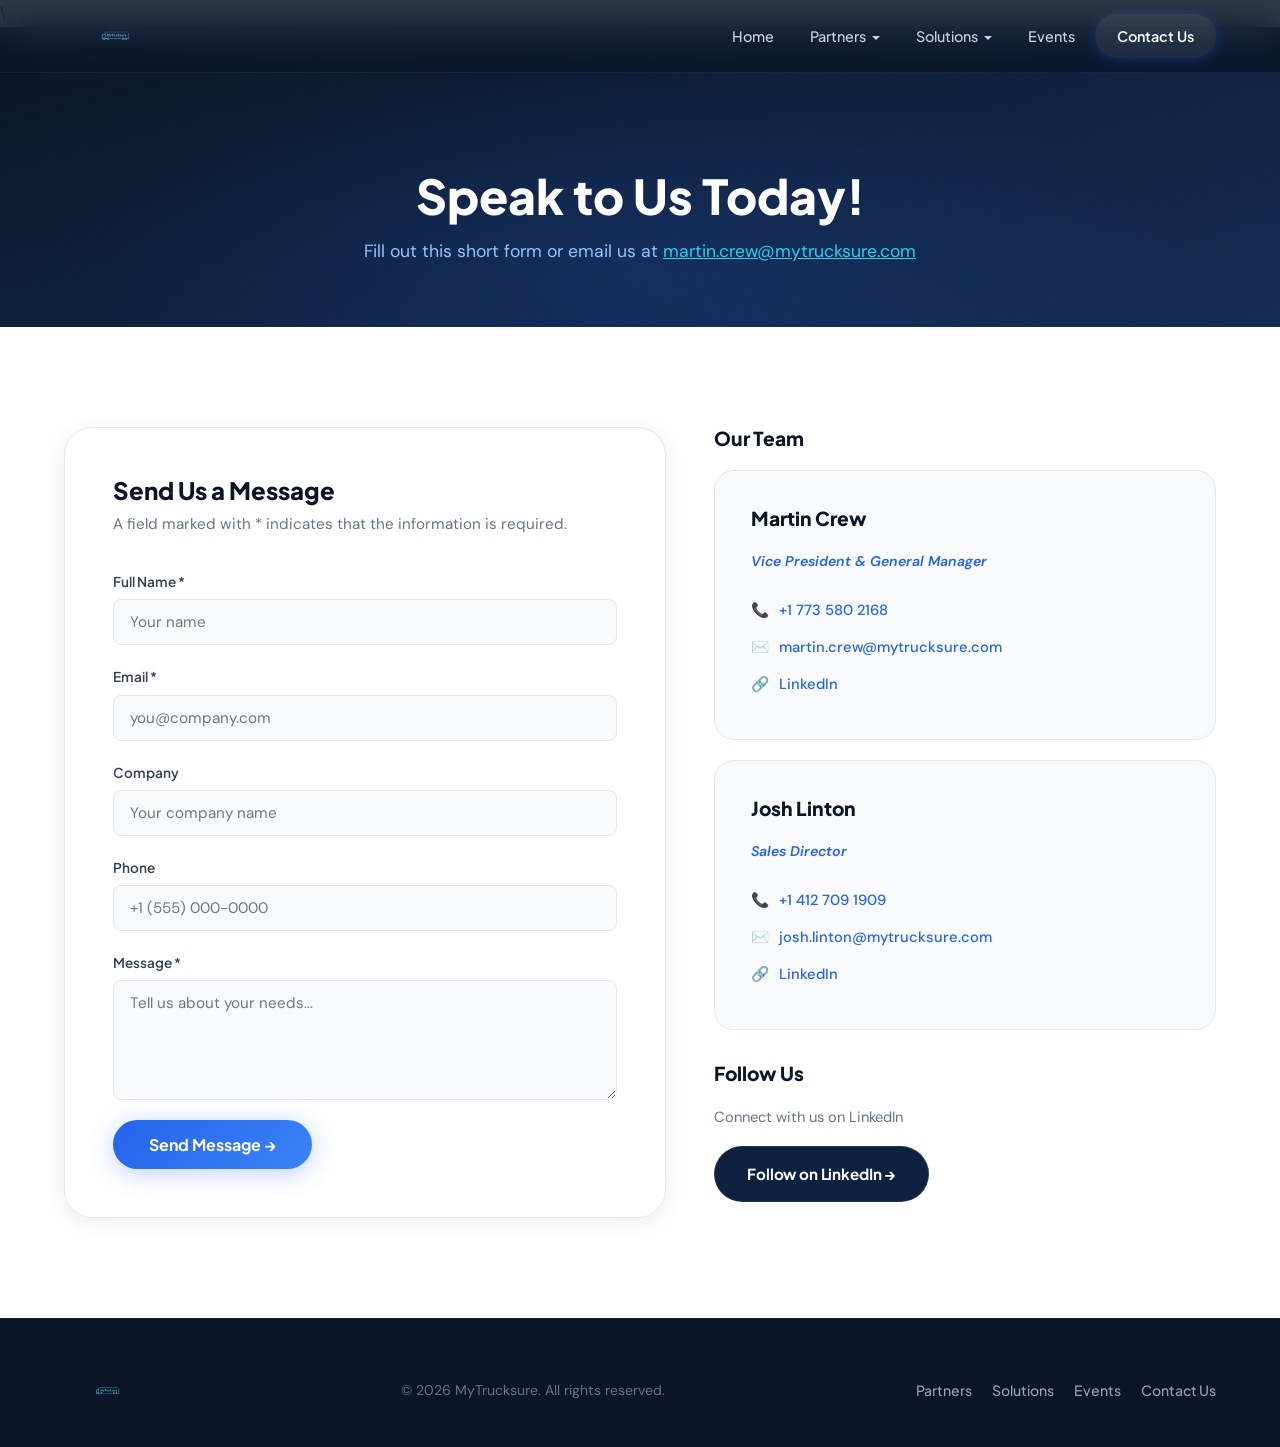
==== pages/contact.html @ 5531b0df "Update contact.html" ====
\<!DOCTYPE html>
<html lang="en">
<head>
<meta charset="UTF-8">
<meta name="viewport" content="width=device-width, initial-scale=1.0">
<title>Contact Us - MyTrucksure</title>
<meta name="description" content="Contact MyTrucksure for a demo or introduction discussion about our trucking insurance SaaS platform.">
<link rel="preconnect" href="https://fonts.googleapis.com">
<link rel="preconnect" href="https://fonts.gstatic.com" crossorigin>
<link href="https://fonts.googleapis.com/css2?family=Plus+Jakarta+Sans:wght@400;500;600;700;800&family=DM+Sans:wght@400;500;600&display=swap" rel="stylesheet">
<link rel="stylesheet" href="../css/styles.css">
</head>
<body>

<!-- ═══════════════ NAVBAR ═══════════════ -->
<nav class="navbar" id="navbar">
  <div class="nav-inner">
    <a class="nav-logo" href="../index.html">
      <img src="../images/MyTrucksure_logo.png" alt="MyTrucksure Logo">
    </a>
    <div class="nav-links" id="navLinks">
      <a class="nav-link" href="../index.html" data-page="home">Home</a>
      <div class="nav-dropdown">
        <a class="nav-link" href="partners.html" data-page="partners">Partners</a>
        <div class="dropdown-menu">
          <a class="dropdown-item" href="partners.html#partnerships">Partnerships</a>
          <a class="dropdown-item" href="partners.html#integrations">Integrations</a>
        </div>
      </div>
      <div class="nav-dropdown">
        <a class="nav-link" href="solutions.html" data-page="solutions">Solutions</a>
        <div class="dropdown-menu">
          <a class="dropdown-item" href="solutions.html#underwriting">Underwriting</a>
          <a class="dropdown-item" href="solutions.html#policyadmin">Policy Admin</a>
          <a class="dropdown-item" href="solutions.html#billing">Billing &amp; Payments</a>
        </div>
      </div>
      <a class="nav-link" href="events.html" data-page="events">Events</a>
      <a class="nav-link nav-cta active" href="contact.html" data-page="contact">Contact Us</a>
    </div>
    <button class="hamburger" id="hamburger" onclick="toggleMenu()" aria-label="Menu">
      <span></span><span></span><span></span>
    </button>
  </div>
</nav>

<!-- ═══════════════ CONTACT PAGE ═══════════════ -->
<section class="contact-hero">
  <div class="container">
    <h1>Speak to Us Today!</h1>
    <p>Fill out this short form or email us at <a href="mailto:martin.crew@mytrucksure.com">martin.crew@mytrucksure.com</a></p>
  </div>
</section>

<section class="section-pad">
  <div class="container">
    <div class="contact-page-layout">
      <div class="contact-form-wrap reveal">
        <h2>Send Us a Message</h2>
        <p class="form-desc">A field marked with * indicates that the information is required.</p>
        <div class="form-group">
          <label class="form-label">Full Name *</label>
          <input type="text" class="form-input" placeholder="Your name">
        </div>
        <div class="form-group">
          <label class="form-label">Email *</label>
          <input type="email" class="form-input" placeholder="you@company.com">
        </div>
        <div class="form-group">
          <label class="form-label">Company</label>
          <input type="text" class="form-input" placeholder="Your company name">
        </div>
        <div class="form-group">
          <label class="form-label">Phone</label>
          <input type="tel" class="form-input" placeholder="+1 (555) 000-0000">
        </div>
        <div class="form-group">
          <label class="form-label">Message *</label>
          <textarea class="form-textarea" placeholder="Tell us about your needs..."></textarea>
        </div>
        <button class="form-submit" onclick="alert('Thank you! Your message has been received. We will get back to you shortly.')">Send Message →</button>
      </div>
      <div class="contact-sidebar">
        <h3>Our Team</h3>
        <div class="contact-person reveal">
          <h3>Martin Crew</h3>
          <span class="role">Vice President &amp; General Manager</span>
          <div class="contact-detail">📞 <a href="tel:+17735802168">+1 773 580 2168</a></div>
          <div class="contact-detail">✉️ <a href="mailto:martin.crew@mytrucksure.com">martin.crew@mytrucksure.com</a></div>
          <div class="contact-detail">🔗 <a href="https://www.linkedin.com/in/martin-crew-794110b/" target="_blank">LinkedIn</a></div>
        </div>
        <div class="contact-person reveal">
          <h3>Josh Linton</h3>
          <span class="role">Sales Director</span>
          <div class="contact-detail">📞 <a href="tel:+14127091909">+1 412 709 1909</a></div>
          <div class="contact-detail">✉️ <a href="mailto:josh.linton@mytrucksure.com">josh.linton@mytrucksure.com</a></div>
          <div class="contact-detail">🔗 <a href="https://www.linkedin.com/in/jtlinton" target="_blank">LinkedIn</a></div>
        </div>
        <div style="margin-top: 32px;">
          <h3>Follow Us</h3>
          <p style="color: var(--slate-500); font-size: 0.92rem; margin: 8px 0 16px;">Connect with us on LinkedIn</p>
          <a class="btn btn-dark" href="https://www.linkedin.com/company/mytrucksure/?viewAsMember=true" target="_blank">Follow on LinkedIn →</a>
        </div>
      </div>
    </div>
  </div>
</section>

<!-- ═══════════════ FOOTER ═══════════════ -->
<footer class="site-footer">
  <div class="container">
    <div class="footer-inner">
      <div class="footer-logo">
        <a href="../index.html"><img src="../images/MyTrucksure_logo.png" alt="MyTrucksure Logo"></a>
      </div>
      <p class="footer-text">&copy; 2026 MyTrucksure. All rights reserved.</p>
      <div class="footer-links">
        <a href="partners.html">Partners</a>
        <a href="solutions.html">Solutions</a>
        <a href="events.html">Events</a>
        <a href="contact.html">Contact Us</a>
      </div>
    </div>
  </div>
</footer>

<script src="../js/script.js"></script>

</body>
</html>
---- css/styles.css ----
/* ═══════════════ CSS VARIABLES ═══════════════ */
:root {
  --navy-900: #0a1628;
  --navy-800: #0f2140;
  --navy-700: #152d54;
  --navy-600: #1a3a6a;
  --blue-500: #2563eb;
  --blue-400: #3b82f6;
  --blue-300: #60a5fa;
  --blue-200: #93c5fd;
  --blue-100: #dbeafe;
  --blue-50: #eff6ff;
  --electric: #4f8fff;
  --cyan: #22d3ee;
  --slate-900: #0f172a;
  --slate-700: #334155;
  --slate-600: #475569;
  --slate-500: #64748b;
  --slate-400: #94a3b8;
  --slate-300: #cbd5e1;
  --slate-200: #e2e8f0;
  --slate-100: #f1f5f9;
  --slate-50: #f8fafc;
  --white: #ffffff;
  --font-display: 'Plus Jakarta Sans', sans-serif;
  --font-body: 'DM Sans', sans-serif;
  --shadow-sm: 0 1px 3px rgba(10,22,40,0.06);
  --shadow-md: 0 4px 20px rgba(10,22,40,0.08);
  --shadow-lg: 0 8px 40px rgba(10,22,40,0.12);
  --shadow-xl: 0 20px 60px rgba(10,22,40,0.16);
  --shadow-glow: 0 0 40px rgba(37,99,235,0.15);
  --radius-sm: 8px;
  --radius-md: 12px;
  --radius-lg: 20px;
  --radius-xl: 28px;
}

/* ═══════════════ RESET & BASE ═══════════════ */
*, *::before, *::after { margin: 0; padding: 0; box-sizing: border-box; }
html { scroll-behavior: smooth; }
body {
  font-family: var(--font-body);
  color: var(--slate-700);
  background: var(--white);
  line-height: 1.7;
  -webkit-font-smoothing: antialiased;
  overflow-x: hidden;
}
a { color: inherit; text-decoration: none; }
img { max-width: 100%; display: block; }
h1,h2,h3,h4,h5,h6 { font-family: var(--font-display); line-height: 1.2; }

/* ═══════════════ UTILITY ═══════════════ */
.container { max-width: 1200px; margin: 0 auto; padding: 0 24px; }
.section-pad { padding: 100px 0; }
.sr-only { position:absolute;width:1px;height:1px;overflow:hidden;clip:rect(0,0,0,0); }

/* ═══════════════ ANIMATIONS ═══════════════ */
@keyframes fadeUp {
  from { opacity: 0; transform: translateY(32px); }
  to { opacity: 1; transform: translateY(0); }
}
@keyframes fadeIn {
  from { opacity: 0; }
  to { opacity: 1; }
}
@keyframes slideRight {
  from { opacity: 0; transform: translateX(-40px); }
  to { opacity: 1; transform: translateX(0); }
}
@keyframes pulse-glow {
  0%, 100% { box-shadow: 0 0 20px rgba(37,99,235,0.2); }
  50% { box-shadow: 0 0 40px rgba(37,99,235,0.4); }
}
@keyframes float {
  0%, 100% { transform: translateY(0); }
  50% { transform: translateY(-12px); }
}
@keyframes grain {
  0%, 100% { transform: translate(0,0); }
  10% { transform: translate(-5%,-10%); }
  30% { transform: translate(3%,-15%); }
  50% { transform: translate(12%,9%); }
  70% { transform: translate(9%,4%); }
  90% { transform: translate(-1%,7%); }
}
@keyframes shimmer {
  0% { background-position: -200% 0; }
  100% { background-position: 200% 0; }
}
@keyframes countUp {
  from { opacity: 0; transform: translateY(10px); }
  to { opacity: 1; transform: translateY(0); }
}
.reveal {
  opacity: 0;
  transform: translateY(32px);
  transition: opacity 0.7s cubic-bezier(0.16,1,0.3,1), transform 0.7s cubic-bezier(0.16,1,0.3,1);
}
.reveal.visible {
  opacity: 1;
  transform: translateY(0);
}

/* ═══════════════ NAVBAR ═══════════════ */
.navbar {
  position: fixed; top: 0; left: 0; right: 0; z-index: 1000;
  background: rgba(10,22,40,0.85);
  backdrop-filter: blur(20px) saturate(180%);
  -webkit-backdrop-filter: blur(20px) saturate(180%);
  border-bottom: 1px solid rgba(255,255,255,0.06);
  transition: background 0.3s, box-shadow 0.3s;
}
.navbar.scrolled {
  background: rgba(10,22,40,0.95);
  box-shadow: 0 4px 30px rgba(0,0,0,0.2);
}
.nav-inner {
  max-width: 1200px; margin: 0 auto; padding: 0 24px;
  display: flex; align-items: center; justify-content: space-between;
  height: 72px;
}
.nav-logo {
  display: flex; align-items: center; gap: 10px;
  font-family: var(--font-display); font-weight: 800;
  font-size: 1.25rem; color: var(--white);
  letter-spacing: -0.02em; cursor: pointer;
}
.nav-logo img { height: 56px; width: auto; border-radius: 0; image-rendering: -webkit-optimize-contrast; }
.nav-links { display: flex; align-items: center; gap: 4px; }
.nav-link {
  color: var(--slate-300); font-size: 0.9rem; font-weight: 500;
  padding: 8px 16px; border-radius: var(--radius-sm);
  transition: color 0.2s, background 0.2s;
  cursor: pointer; position: relative;
  font-family: var(--font-display);
}
.nav-link:hover, .nav-link.active { color: var(--white); background: rgba(255,255,255,0.08); }
.nav-dropdown { position: relative; }
.nav-dropdown .nav-link::after {
  content: ''; display: inline-block; width: 0; height: 0;
  border-left: 4px solid transparent; border-right: 4px solid transparent;
  border-top: 4px solid currentColor; margin-left: 6px; vertical-align: middle;
  transition: transform 0.2s;
}
.nav-dropdown:hover .nav-link::after { transform: rotate(180deg); }
.dropdown-menu {
  position: absolute; top: calc(100% + 8px); left: 0;
  background: var(--navy-800); border: 1px solid rgba(255,255,255,0.08);
  border-radius: var(--radius-md); padding: 8px;
  min-width: 220px; opacity: 0; visibility: hidden;
  transform: translateY(-8px);
  transition: all 0.25s cubic-bezier(0.16,1,0.3,1);
  box-shadow: 0 16px 48px rgba(0,0,0,0.3);
}
.nav-dropdown:hover .dropdown-menu { opacity: 1; visibility: visible; transform: translateY(0); }
.dropdown-item {
  display: block; padding: 10px 14px; border-radius: var(--radius-sm);
  color: var(--slate-300); font-size: 0.88rem; font-weight: 500;
  transition: all 0.15s; font-family: var(--font-display); cursor: pointer;
}
.dropdown-item:hover { background: rgba(255,255,255,0.06); color: var(--white); }
.nav-cta {
  background: linear-gradient(135deg, var(--blue-500), var(--blue-400));
  color: var(--white) !important; padding: 10px 22px !important;
  border-radius: 100px !important; font-weight: 600 !important;
  box-shadow: 0 2px 12px rgba(37,99,235,0.3);
  transition: transform 0.2s, box-shadow 0.2s !important;
}
.nav-cta:hover { transform: translateY(-1px); box-shadow: 0 4px 20px rgba(37,99,235,0.4); background: linear-gradient(135deg, var(--blue-500), var(--blue-400)) !important; }
.hamburger { display: none; flex-direction: column; gap: 5px; cursor: pointer; padding: 8px; background: none; border: none; }
.hamburger span { display: block; width: 24px; height: 2px; background: var(--white); border-radius: 2px; transition: all 0.3s; }
.hamburger.open span:nth-child(1) { transform: rotate(45deg) translate(5px,5px); }
.hamburger.open span:nth-child(2) { opacity: 0; }
.hamburger.open span:nth-child(3) { transform: rotate(-45deg) translate(5px,-5px); }

/* ═══════════════ PAGE SECTIONS ═══════════════ */
/* Multi-page site: no SPA show/hide needed */

/* ═══════════════ HERO — FULL-SCREEN BACKGROUND ═══════════════ */
.hero {
  position: relative; min-height: 100vh; display: flex; align-items: center;
  justify-content: center; text-align: center;
  overflow: hidden; padding-top: 72px;
}
/* Truck background image — covers entire viewport */
.hero-bg {
  position: absolute; inset: 0; z-index: 0;
  background-image: url('../images/Heropage.jpeg');
  background-size: cover; background-position: center center;
  background-repeat: no-repeat;
  transition: opacity 0.6s ease;
}
/* Dark overlay for text readability */
.hero-bg::after {
  content: ''; position: absolute; inset: 0;
  background: linear-gradient(
    180deg,
    rgba(10,22,40,0.55) 0%,
    rgba(10,22,40,0.45) 40%,
    rgba(10,22,40,0.65) 100%
  );
}
/* Subtle vignette */
.hero-bg::before {
  content: ''; position: absolute; inset: 0; z-index: 1;
  background: radial-gradient(ellipse at center, transparent 50%, rgba(10,22,40,0.4) 100%);
}

.hero-content {
  position: relative; z-index: 2; max-width: 760px;
  animation: fadeUp 1s cubic-bezier(0.16,1,0.3,1) 0.2s both;
}
.hero-badge {
  display: inline-flex; align-items: center; gap: 8px;
  background: rgba(255,255,255,0.1); border: 1px solid rgba(255,255,255,0.15);
  padding: 8px 18px; border-radius: 100px; font-size: 0.82rem;
  color: var(--blue-200); font-weight: 600; margin-bottom: 28px;
  font-family: var(--font-display); letter-spacing: 0.04em; text-transform: uppercase;
  backdrop-filter: blur(12px);
}
.hero-badge-dot { width: 8px; height: 8px; background: var(--cyan); border-radius: 50%; animation: pulse-glow 2s ease-in-out infinite; }
.hero h1 {
  font-size: clamp(2.8rem, 6vw, 4.5rem); font-weight: 800;
  color: var(--white); letter-spacing: -0.03em; margin-bottom: 8px;
  line-height: 1.08;
  text-shadow: 0 2px 40px rgba(0,0,0,0.3);
}
.hero h1 em {
  font-style: normal;
  background: linear-gradient(135deg, var(--blue-200), var(--cyan));
  -webkit-background-clip: text; -webkit-text-fill-color: transparent;
}
.hero-sub {
  font-size: clamp(0.95rem, 1.4vw, 1.05rem); color: rgba(255,255,255,0.92);
  margin: 20px auto 36px; line-height: 1.85; max-width: 720px;
  text-shadow: 0 1px 12px rgba(0,0,0,0.3);
  font-weight: 600;
}
.hero-ctas { display: flex; gap: 16px; flex-wrap: wrap; justify-content: center; }

/* Scroll indicator */
.hero-scroll {
  position: absolute; bottom: 36px; left: 50%; transform: translateX(-50%);
  z-index: 3; text-align: center;
  animation: fadeIn 1s 1.5s both;
}
.hero-scroll-label {
  font-size: 0.72rem; font-weight: 700; color: rgba(255,255,255,0.5);
  text-transform: uppercase; letter-spacing: 0.15em;
  font-family: var(--font-display); margin-bottom: 8px;
}
.hero-scroll-arrow {
  display: block; margin: 0 auto;
  width: 20px; height: 20px;
  border-right: 2px solid rgba(255,255,255,0.4);
  border-bottom: 2px solid rgba(255,255,255,0.4);
  transform: rotate(45deg);
  animation: scrollBounce 2s ease-in-out infinite;
}
@keyframes scrollBounce {
  0%, 100% { transform: rotate(45deg) translateY(0); opacity: 0.4; }
  50% { transform: rotate(45deg) translateY(6px); opacity: 0.8; }
}

.btn {
  display: inline-flex; align-items: center; gap: 8px;
  padding: 14px 32px; border-radius: 100px; font-weight: 700;
  font-size: 0.95rem; font-family: var(--font-display);
  transition: all 0.25s cubic-bezier(0.16,1,0.3,1);
  cursor: pointer; border: none; letter-spacing: -0.01em;
}
.btn-primary {
  background: linear-gradient(135deg, var(--blue-400), var(--blue-500));
  color: var(--white); box-shadow: 0 4px 24px rgba(37,99,235,0.35);
}
.btn-primary:hover { transform: translateY(-2px); box-shadow: 0 8px 32px rgba(37,99,235,0.45); }
.btn-outline {
  background: rgba(255,255,255,0.08); color: var(--white);
  border: 1.5px solid rgba(255,255,255,0.25);
  backdrop-filter: blur(8px);
}
.btn-outline:hover { background: rgba(255,255,255,0.15); border-color: rgba(255,255,255,0.4); }
.btn-dark {
  background: var(--navy-800); color: var(--white);
  border: 1px solid rgba(255,255,255,0.1);
}
.btn-dark:hover { background: var(--navy-700); }
/* (hero visual elements removed — truck is now full-screen background) */

/* trust bar removed */

/* ═══════════════ BENEFITS ═══════════════ */
.benefits-section { background: var(--slate-50); }
/* Benefits Carousel — layout handled by inline <style> in index.html */
/* Only typography and colors defined here (no display, no layout, no animation) */
.benefits-slide h3 {
  font-size: 1.15rem; font-weight: 800; color: var(--navy-900);
  margin-bottom: 8px; font-family: var(--font-display); line-height: 1.3;
  white-space: nowrap;
}
.benefits-slide p { font-size: 0.95rem; color: var(--slate-500); line-height: 1.7; max-width: 580px; margin: 0 auto; }
.section-header { text-align: center; margin-bottom: 64px; }
.section-label {
  display: inline-block; font-size: 0.78rem; font-weight: 700;
  color: var(--blue-500); text-transform: uppercase; letter-spacing: 0.1em;
  margin-bottom: 16px; font-family: var(--font-display);
}
.section-title {
  font-size: clamp(2rem, 3.5vw, 2.8rem); font-weight: 800;
  color: var(--navy-900); letter-spacing: -0.03em; margin-bottom: 16px;
}
.section-desc { font-size: 1.1rem; color: var(--slate-500); max-width: 600px; margin: 0 auto; }
.benefits-grid { display: grid; grid-template-columns: repeat(auto-fit, minmax(340px,1fr)); gap: 24px; }
.benefit-card {
  background: var(--white); border: 1px solid var(--slate-200);
  border-radius: var(--radius-lg); padding: 36px;
  transition: all 0.35s cubic-bezier(0.16,1,0.3,1);
  position: relative; overflow: hidden;
}
.benefit-card::before {
  content: ''; position: absolute; top: 0; left: 0; right: 0; height: 3px;
  background: linear-gradient(90deg, var(--blue-400), var(--cyan));
  opacity: 0; transition: opacity 0.3s;
}
.benefit-card:hover { transform: translateY(-4px); box-shadow: var(--shadow-lg); border-color: var(--blue-200); }
.benefit-card:hover::before { opacity: 1; }
.benefit-icon {
  width: 52px; height: 52px; border-radius: var(--radius-md);
  background: var(--blue-50); display: flex; align-items: center; justify-content: center;
  margin-bottom: 20px; font-size: 1.4rem;
}
.benefit-card h3 { font-size: 1.1rem; font-weight: 700; color: var(--navy-900); margin-bottom: 10px; }
.benefit-card p { font-size: 0.95rem; color: var(--slate-500); line-height: 1.7; }

/* ═══════════════ COVERAGE ═══════════════ */
.coverage-section {
  background: linear-gradient(165deg, var(--navy-900), var(--navy-700));
  position: relative; overflow: hidden;
}
.coverage-section::before {
  content: ''; position: absolute; inset: 0;
  background: radial-gradient(ellipse at 70% 20%, rgba(37,99,235,0.12) 0%, transparent 60%);
}
.coverage-section .section-label { color: var(--blue-300); }
.coverage-section .section-title { color: var(--white); }
.coverage-section .section-desc { color: var(--slate-400); }
.coverage-grid { display: grid; grid-template-columns: repeat(auto-fit, minmax(320px,1fr)); gap: 28px; position: relative; z-index: 1; }
.coverage-card {
  border-radius: var(--radius-lg); padding: 36px;
  transition: all 0.4s cubic-bezier(0.16,1,0.3,1); display: flex; align-items: flex-start; gap: 18px;
  border: 1px solid transparent;
}
/* Default: ALL cards blue bg/white text */
.coverage-card:nth-child(odd) {
  background: linear-gradient(135deg, var(--blue-500), var(--blue-400));
  border-color: var(--blue-400);
}
.coverage-card:nth-child(even) {
  background: linear-gradient(135deg, var(--blue-500), var(--blue-400));
  border-color: var(--blue-400);
}
.coverage-card:nth-child(odd) h3 { color: var(--white); font-weight: 800; }
.coverage-card:nth-child(odd) p { color: rgba(255,255,255,0.85); }
.coverage-card:nth-child(even) h3 { color: var(--white); font-weight: 800; }
.coverage-card:nth-child(even) p { color: rgba(255,255,255,0.85); }
/* Hover: flip to white bg / blue text */
.coverage-card:hover {
  transform: translateY(-4px);
  box-shadow: 0 12px 40px rgba(0,0,0,0.15);
  background: var(--white) !important;
  border-color: var(--slate-200) !important;
}
.coverage-card:hover h3 { color: var(--blue-500) !important; }
.coverage-card:hover p { color: var(--slate-600) !important; }
.coverage-card:hover .coverage-icon { filter: none; }
.coverage-icon { font-size: 1.6rem; flex-shrink: 0; }
.coverage-card h3 { font-size: 1.05rem; font-weight: 800; margin-bottom: 6px; }
.coverage-card p { font-size: 0.9rem; font-weight: 600; }

/* ═══════════════ PLATFORM ═══════════════ */
.platform-section { background: var(--white); }
.platform-box {
  background: linear-gradient(135deg, var(--blue-50), var(--slate-50));
  border: 1px solid var(--blue-100); border-radius: var(--radius-xl);
  padding: 56px; position: relative; overflow: hidden;
}
.platform-box::before {
  content: ''; position: absolute; top: -50%; right: -20%; width: 400px; height: 400px;
  background: radial-gradient(circle, rgba(37,99,235,0.06) 0%, transparent 70%);
  border-radius: 50%;
}
.platform-box h2 {
  font-size: clamp(1.6rem, 3vw, 2.2rem); font-weight: 800; color: var(--navy-900);
  margin-bottom: 20px; letter-spacing: -0.02em; max-width: 800px; position: relative;
}
.platform-box h2 span { color: var(--blue-500); }
.platform-box > p {
  font-size: 1.05rem; color: var(--slate-600); line-height: 1.9;
  max-width: 820px; position: relative;
}
.platform-tech-tags { display: flex; flex-wrap: wrap; gap: 10px; margin-top: 28px; position: relative; }
.tech-tag {
  padding: 8px 18px; border-radius: 100px; font-size: 0.82rem;
  font-weight: 600; font-family: var(--font-display);
  background: var(--white); border: 1px solid var(--slate-200);
  color: var(--slate-700);
}

/* ═══════════════ CONTACT STRIP ON HOME ═══════════════ */
.contact-strip { background: var(--white); }
.contact-cards { display: grid; grid-template-columns: repeat(auto-fit, minmax(300px,1fr)); gap: 28px; }
.contact-person {
  background: var(--slate-50); border: 1px solid var(--slate-200);
  border-radius: var(--radius-lg); padding: 36px;
  transition: all 0.3s;
}
.contact-person:hover { box-shadow: var(--shadow-md); border-color: var(--blue-200); }
.contact-person h3 { font-size: 1.15rem; font-weight: 800; color: var(--navy-900); margin-bottom: 2px; }
.contact-person .role { font-size: 0.88rem; color: var(--blue-500); font-weight: 600; font-style: italic; margin-bottom: 18px; display: block; }
.contact-detail { display: flex; align-items: center; gap: 10px; padding: 6px 0; font-size: 0.92rem; color: var(--slate-600); }
.contact-detail a { color: var(--blue-500); font-weight: 500; }
.contact-detail a:hover { text-decoration: underline; }

/* ═══════════════ LINKEDIN CTA ═══════════════ */
.linkedin-section {
  background: linear-gradient(135deg, var(--navy-900), var(--blue-500));
  text-align: center; position: relative; overflow: hidden;
}
.linkedin-section::before {
  content: ''; position: absolute; inset: 0;
  background: radial-gradient(ellipse at center, rgba(37,99,235,0.15) 0%, transparent 70%);
}
.linkedin-section h2 { color: var(--white); font-size: 2rem; font-weight: 800; margin-bottom: 12px; position: relative; }
.linkedin-section p { color: var(--blue-200); font-size: 1.05rem; margin-bottom: 28px; position: relative; }
.linkedin-section .btn { position: relative; }

/* ═══════════════ PARTNERS PAGE ═══════════════ */
.partners-hero {
  padding: 140px 0 60px;
  background: linear-gradient(165deg, var(--navy-900), var(--navy-700));
  text-align: center; position: relative; overflow: hidden;
}
.partners-hero::before {
  content: ''; position: absolute; inset: 0;
  background: radial-gradient(ellipse at 50% 80%, rgba(37,99,235,0.15) 0%, transparent 60%);
}
.partners-hero h1 { font-size: clamp(2rem, 4vw, 3rem); font-weight: 800; color: var(--white); position: relative; margin-bottom: 12px; }
.partners-hero p { color: var(--blue-200); font-size: 1.1rem; max-width: 600px; margin: 0 auto; position: relative; }
.partners-intro {
  max-width: 780px; margin: 0 auto; text-align: center;
  font-size: 1.05rem; color: var(--slate-600); line-height: 1.8;
  padding: 48px 24px 0;
}
.partners-grid { display: grid; grid-template-columns: repeat(auto-fit, minmax(340px,1fr)); gap: 28px; }
.partner-card {
  background: var(--white); border: 1px solid var(--slate-200);
  border-radius: var(--radius-lg); padding: 36px;
  transition: all 0.35s cubic-bezier(0.16,1,0.3,1);
  display: flex; flex-direction: column;
}
.partner-card:hover { transform: translateY(-4px); box-shadow: var(--shadow-lg); border-color: var(--blue-200); }
.partner-logo-wrap { height: 80px; display: flex; align-items: center; justify-content: center; margin-bottom: 20px; padding: 10px; background: var(--slate-50); border-radius: var(--radius-sm); }
.partner-logo-wrap img { max-height: 56px; max-width: 160px; width: auto; object-fit: contain; }
.partner-card h3 { font-size: 1.1rem; font-weight: 800; color: var(--navy-900); margin-bottom: 4px; }
.partner-card .partner-tag { font-size: 0.82rem; font-weight: 700; color: var(--blue-500); margin-bottom: 14px; display: block; }
.partner-card p { font-size: 0.92rem; color: var(--slate-500); line-height: 1.7; flex: 1; }
.partner-card .partner-link {
  display: inline-flex; align-items: center; gap: 6px;
  margin-top: 18px; color: var(--blue-500); font-weight: 600; font-size: 0.88rem;
  transition: gap 0.2s;
}
.partner-card:hover .partner-link { gap: 10px; }

/* ═══════════════ SOLUTIONS PAGE ═══════════════ */
.solutions-hero {
  padding: 140px 0 60px;
  background: linear-gradient(165deg, var(--navy-900), var(--navy-700));
  text-align: center; position: relative; overflow: hidden;
}
.solutions-hero::before {
  content: ''; position: absolute; inset: 0;
  background: radial-gradient(ellipse at 50% 80%, rgba(37,99,235,0.15) 0%, transparent 60%);
}
.solutions-hero h1 { font-size: clamp(2rem, 4vw, 3rem); font-weight: 800; color: var(--white); position: relative; margin-bottom: 12px; }
.solutions-hero p { color: var(--blue-200); font-size: 1.1rem; max-width: 600px; margin: 0 auto; position: relative; }
.solution-block { padding: 80px 0; border-bottom: 1px solid var(--slate-200); }
.solution-block:last-child { border-bottom: none; }
.solution-block:nth-child(even) { background: var(--slate-50); }
.solution-layout { display: grid; grid-template-columns: 1fr 1fr; gap: 60px; align-items: center; }
.solution-layout.reverse { direction: rtl; }
.solution-layout.reverse > * { direction: ltr; }
.solution-content h2 {
  font-size: clamp(1.8rem, 3vw, 2.4rem); font-weight: 800;
  color: var(--navy-900); margin-bottom: 8px; letter-spacing: -0.02em;
}
.solution-content .solution-subtitle {
  font-size: 1rem; color: var(--blue-500); font-weight: 600;
  margin-bottom: 24px; font-family: var(--font-display);
}
.solution-features { list-style: none; display: flex; flex-direction: column; gap: 14px; }
.solution-features li {
  display: flex; align-items: flex-start; gap: 12px;
  font-size: 0.95rem; color: var(--slate-600); line-height: 1.6;
}
.solution-features li::before {
  content: '✓'; color: var(--blue-500); font-weight: 800; flex-shrink: 0;
  width: 24px; height: 24px; display: flex; align-items: center; justify-content: center;
  background: var(--blue-50); border-radius: 50%; font-size: 0.8rem;
}
.solution-visual {
  background: linear-gradient(135deg, var(--blue-50), var(--slate-100));
  border-radius: var(--radius-xl); padding: 40px; display: flex;
  align-items: center; justify-content: center; min-height: 300px;
  border: 1px solid var(--blue-100);
}
.solution-visual img { max-width: 100%; border-radius: var(--radius-md); }

/* ═══════════════ EVENTS PAGE ═══════════════ */
.events-hero {
  padding: 140px 0 60px;
  background: linear-gradient(165deg, var(--navy-900), var(--navy-700));
  text-align: center; position: relative; overflow: hidden;
}
.events-hero::before {
  content: ''; position: absolute; inset: 0;
  background: radial-gradient(ellipse at 50% 80%, rgba(37,99,235,0.15) 0%, transparent 60%);
}
.events-hero h1 { font-size: clamp(2rem, 4vw, 3rem); font-weight: 800; color: var(--white); position: relative; margin-bottom: 12px; }
.events-hero p { color: var(--blue-200); font-size: 1.1rem; max-width: 600px; margin: 0 auto; position: relative; }
.events-grid { display: grid; grid-template-columns: repeat(auto-fit, minmax(340px,1fr)); gap: 28px; }
.event-card {
  background: var(--white); border: 1px solid var(--slate-200);
  border-radius: var(--radius-lg); overflow: hidden;
  transition: all 0.35s cubic-bezier(0.16,1,0.3,1);
  cursor: pointer;
}
.event-card:hover { transform: translateY(-4px); box-shadow: var(--shadow-lg); border-color: var(--blue-200); }
.event-card-top {
  background: linear-gradient(135deg, var(--navy-800), var(--navy-700));
  padding: 28px 32px; position: relative;
}
.event-date {
  font-size: 0.82rem; font-weight: 700; color: var(--blue-300);
  font-family: var(--font-display); text-transform: uppercase;
  letter-spacing: 0.05em; margin-bottom: 8px;
}
.event-card h3 { font-size: 1.2rem; font-weight: 800; color: var(--white); }
.event-card-body { padding: 24px 32px; }
.event-card-body p { font-size: 0.92rem; color: var(--slate-500); line-height: 1.7; }
.event-card { display: flex; flex-direction: column; }
.event-card-body { flex: 1; }
.event-card-footer {
  padding: 0 32px 24px;
  display: flex; justify-content: space-between; align-items: center;
  margin-top: auto;
}
/* Event logo overlay on hover — covers entire card above footer */
.event-card { position: relative; }
.event-card-logo {
  position: absolute; top: 0; left: 0; right: 0; bottom: 60px;
  display: flex; align-items: center; justify-content: center;
  background: rgba(10,22,40,0.92); backdrop-filter: blur(8px);
  opacity: 0; transition: opacity 0.4s ease;
  border-radius: var(--radius-lg) var(--radius-lg) 0 0;
  z-index: 5;
}
.event-card-logo img { max-height: 100px; max-width: 280px; object-fit: contain; filter: brightness(1.15); }
.event-card:hover .event-card-logo { opacity: 1; }
.event-location { font-size: 0.82rem; color: var(--slate-400); font-weight: 500; }
.event-location::before { content: '📍 '; }
.event-read-more {
  font-size: 0.85rem; color: var(--blue-500); font-weight: 600;
  font-family: var(--font-display);
  display: inline-flex; align-items: center; gap: 4px;
  transition: gap 0.2s;
}
.event-card:hover .event-read-more { gap: 8px; }

/* ═══════════════ EVENT DETAIL VIEW ═══════════════ */
.event-detail-page {
  padding-top: 72px;
}
.breadcrumb {
  background: var(--slate-50); border-bottom: 1px solid var(--slate-200);
  padding: 14px 0;
}
.breadcrumb-inner {
  display: flex; align-items: center; gap: 8px;
  font-size: 0.85rem; color: var(--slate-500);
  font-family: var(--font-display);
}
.breadcrumb-link {
  color: var(--blue-500); cursor: pointer; font-weight: 500;
  transition: color 0.2s;
}
.breadcrumb-link:hover { color: var(--navy-900); text-decoration: underline; }
.breadcrumb-sep { color: var(--slate-400); }
.breadcrumb-current { color: var(--slate-700); font-weight: 600; }

.event-detail-hero {
  background: linear-gradient(165deg, var(--navy-900), var(--navy-700));
  padding: 80px 0 60px; text-align: center;
  position: relative; overflow: hidden;
}
.event-detail-hero::before {
  content: ''; position: absolute; inset: 0;
  background: radial-gradient(ellipse at 50% 80%, rgba(37,99,235,0.15) 0%, transparent 60%);
}
.event-detail-hero h1 {
  font-size: clamp(2rem, 4vw, 3rem); font-weight: 800;
  color: var(--white); position: relative; margin-bottom: 12px;
}
.event-detail-logo { margin: 0 auto 20px; max-height: 90px; object-fit: contain; position: relative; }
.event-detail-meta {
  display: flex; align-items: center; justify-content: center; gap: 24px;
  position: relative; flex-wrap: wrap;
}
.event-detail-meta span {
  font-size: 0.95rem; color: var(--blue-200); font-weight: 500;
}
.event-detail-body {
  max-width: 720px; margin: 0 auto; padding: 60px 24px 80px;
}
.event-detail-body p {
  font-size: 1.05rem; color: var(--slate-600); line-height: 1.9;
  margin-bottom: 20px;
}
.event-detail-body a {
  color: var(--blue-500); text-decoration: underline;
}
.event-detail-nav {
  display: flex; justify-content: space-between; align-items: center;
  border-top: 1px solid var(--slate-200);
  padding-top: 32px; margin-top: 40px;
}
.event-nav-btn {
  display: flex; align-items: center; gap: 8px;
  color: var(--blue-500); font-weight: 600; font-size: 0.92rem;
  font-family: var(--font-display); cursor: pointer;
  padding: 10px 20px; border-radius: 100px;
  background: var(--blue-50); border: 1px solid var(--blue-100);
  transition: all 0.2s;
}
.event-nav-btn:hover { background: var(--blue-100); }
.event-nav-btn.disabled { opacity: 0.3; pointer-events: none; }
.event-back-btn {
  display: inline-flex; align-items: center; gap: 8px;
  color: var(--blue-500); font-weight: 600; font-size: 0.92rem;
  font-family: var(--font-display); cursor: pointer;
  margin-bottom: 32px;
  transition: gap 0.2s;
}
.event-back-btn:hover { gap: 12px; }

/* ═══════════════ CONTACT PAGE ═══════════════ */
.contact-hero {
  padding: 140px 0 60px;
  background: linear-gradient(165deg, var(--navy-900), var(--navy-700));
  text-align: center; position: relative; overflow: hidden;
}
.contact-hero::before {
  content: ''; position: absolute; inset: 0;
  background: radial-gradient(ellipse at 50% 80%, rgba(37,99,235,0.15) 0%, transparent 60%);
}
.contact-hero h1 { font-size: clamp(2rem, 4vw, 3rem); font-weight: 800; color: var(--white); position: relative; margin-bottom: 12px; }
.contact-hero p { color: var(--blue-200); font-size: 1.1rem; max-width: 600px; margin: 0 auto; position: relative; }
.contact-hero p a { color: var(--cyan); text-decoration: underline; }
.contact-page-layout { display: grid; grid-template-columns: 1.2fr 1fr; gap: 48px; align-items: start; }
.contact-form-wrap {
  background: var(--white); border: 1px solid var(--slate-200);
  border-radius: var(--radius-xl); padding: 48px;
  box-shadow: var(--shadow-md);
}
.contact-form-wrap h2 { font-size: 1.5rem; font-weight: 800; color: var(--navy-900); margin-bottom: 8px; }
.contact-form-wrap .form-desc { color: var(--slate-500); margin-bottom: 32px; font-size: 0.95rem; }
.form-group { margin-bottom: 20px; }
.form-label {
  display: block; font-size: 0.85rem; font-weight: 600; color: var(--slate-700);
  margin-bottom: 6px; font-family: var(--font-display);
}
.form-input, .form-textarea {
  width: 100%; padding: 12px 16px; border: 1.5px solid var(--slate-200);
  border-radius: var(--radius-sm); font-family: var(--font-body);
  font-size: 0.95rem; color: var(--slate-700);
  transition: border-color 0.2s, box-shadow 0.2s;
  background: var(--slate-50);
}
.form-input:focus, .form-textarea:focus {
  outline: none; border-color: var(--blue-400);
  box-shadow: 0 0 0 3px rgba(37,99,235,0.1);
  background: var(--white);
}
.form-textarea { min-height: 120px; resize: vertical; }
.form-submit {
  background: linear-gradient(135deg, var(--blue-500), var(--blue-400));
  color: var(--white); border: none; padding: 14px 36px;
  border-radius: 100px; font-weight: 700; font-size: 1rem;
  font-family: var(--font-display); cursor: pointer;
  transition: all 0.25s; box-shadow: 0 4px 24px rgba(37,99,235,0.3);
}
.form-submit:hover { transform: translateY(-2px); box-shadow: 0 8px 32px rgba(37,99,235,0.45); }
.contact-sidebar h3 { font-size: 1.2rem; font-weight: 800; color: var(--navy-900); margin-bottom: 20px; }
.contact-sidebar .contact-person { margin-bottom: 20px; }

/* ═══════════════ FOOTER ═══════════════ */
.site-footer {
  background: var(--navy-900); padding: 48px 0 32px;
  border-top: 1px solid rgba(255,255,255,0.06);
}
.footer-inner {
  display: flex; align-items: center; justify-content: space-between;
  flex-wrap: wrap; gap: 16px;
}
.footer-text { color: var(--slate-500); font-size: 0.88rem; }
.footer-logo { display: flex; align-items: center; }
.footer-logo img { height: 48px; width: auto; image-rendering: -webkit-optimize-contrast; }
.footer-links { display: flex; align-items: center; gap: 20px; flex-wrap: wrap; }
.footer-links a {
  color: var(--slate-400); font-size: 0.88rem; font-weight: 500;
  font-family: var(--font-display); transition: color 0.2s;
}
.footer-links a:hover { color: var(--blue-300); }
.footer-powered {
  display: flex; align-items: center; gap: 8px;
  font-size: 0.85rem; color: var(--slate-500);
  font-family: var(--font-display);
}
.footer-powered a {
  color: var(--blue-300); font-weight: 600;
  transition: color 0.2s;
}
.footer-powered a:hover { color: var(--cyan); text-decoration: underline; }

/* ═══════════════ RESPONSIVE ═══════════════ */
@media (max-width: 900px) {
  .hero-content { padding: 0 12px; }
  .solution-layout, .solution-layout.reverse { grid-template-columns: 1fr; direction: ltr; }
  .contact-page-layout { grid-template-columns: 1fr; }
  .nav-links { display: none; }
  .hamburger { display: flex; }
  .nav-links.open {
    display: flex; flex-direction: column; position: absolute;
    top: 72px; left: 0; right: 0; background: var(--navy-900);
    padding: 16px 24px; gap: 8px; border-bottom: 1px solid rgba(255,255,255,0.06);
  }
  .nav-dropdown:hover .dropdown-menu { position: static; transform: none; opacity: 1; visibility: visible; box-shadow: none; background: transparent; border: none; padding-left: 16px; }
  .partners-grid, .events-grid { grid-template-columns: 1fr; }
  .carousel-nav.prev { left: -8px; }
  .carousel-nav.next { right: -8px; }
  .footer-inner { flex-direction: column; text-align: center; }
  .nav-logo img { height: 40px; width: auto; }
}
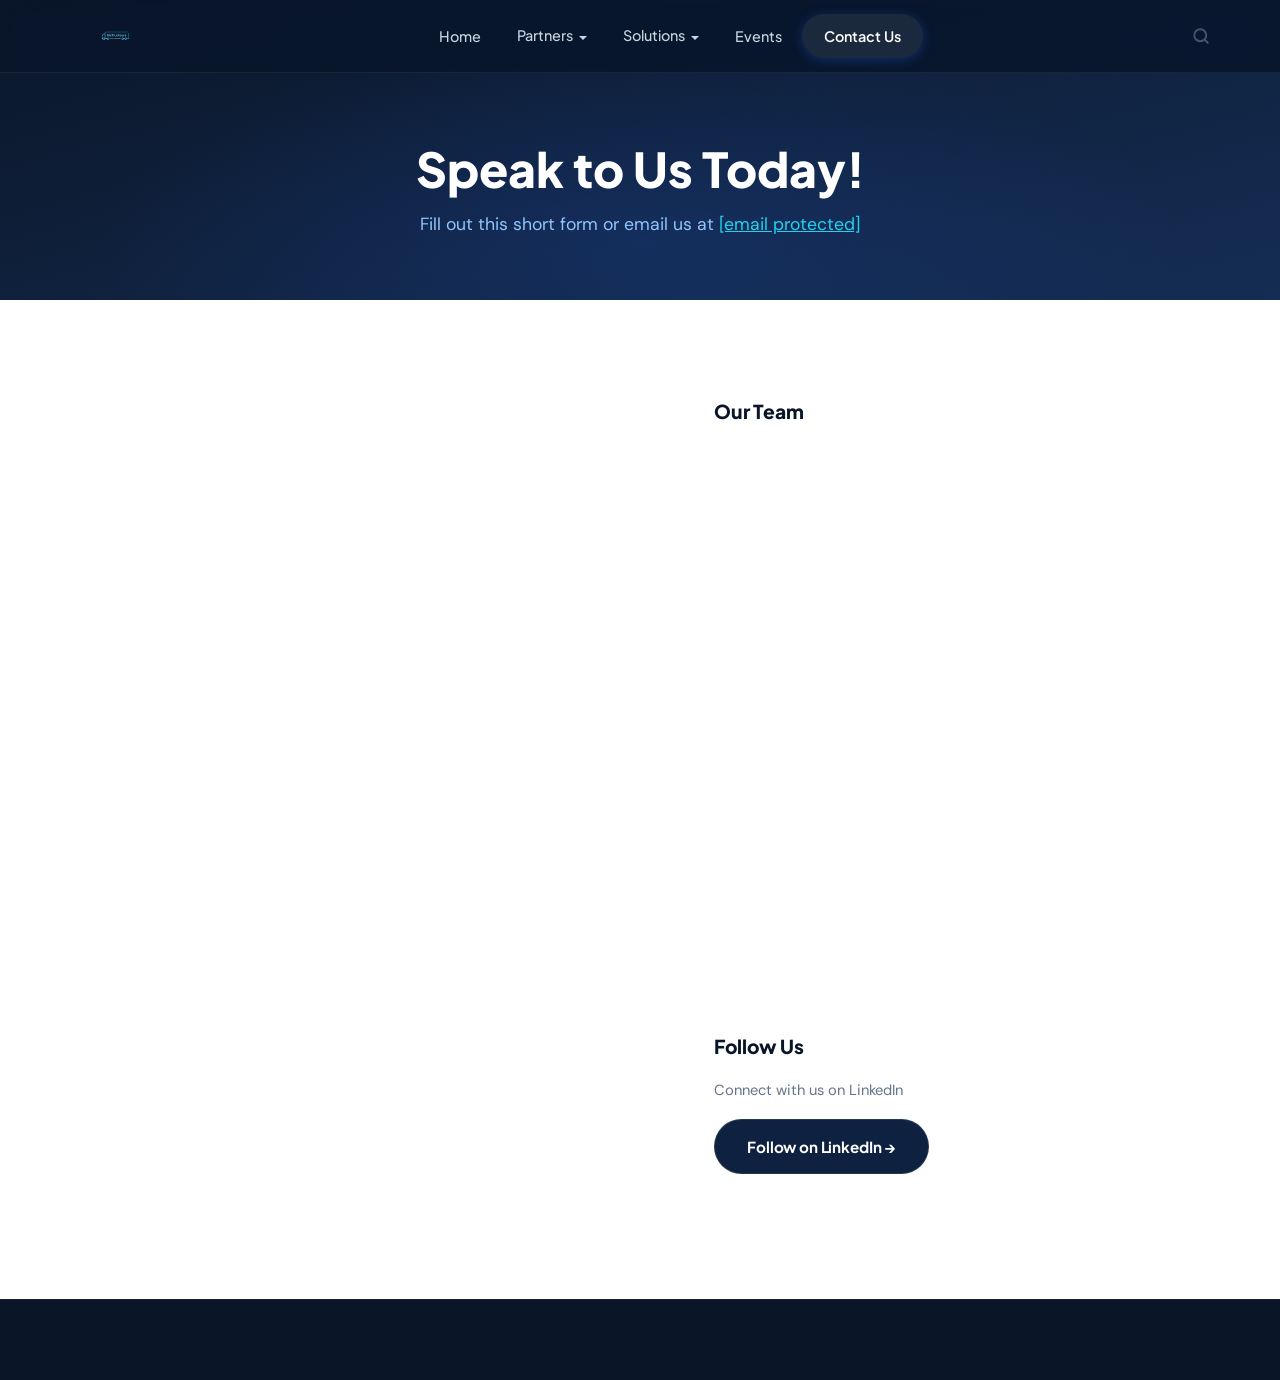
==== commit a160616f: "Update contact.html" ====
--- a/pages/contact.html
+++ b/pages/contact.html
@@ -1,4 +1,4 @@
-\<!DOCTYPE html>
+<!DOCTYPE html>
 <html lang="en">
 <head>
 <meta charset="UTF-8">
@@ -38,17 +38,100 @@
       <a class="nav-link" href="events.html" data-page="events">Events</a>
       <a class="nav-link nav-cta active" href="contact.html" data-page="contact">Contact Us</a>
     </div>
+    <button class="nav-search-btn" id="searchToggle" onclick="toggleSearch()" aria-label="Search">
+      <svg width="18" height="18" viewBox="0 0 24 24" fill="none" stroke="currentColor" stroke-width="2.5" stroke-linecap="round" stroke-linejoin="round"><circle cx="11" cy="11" r="8"/><line x1="21" y1="21" x2="16.65" y2="16.65"/></svg>
+    </button>
     <button class="hamburger" id="hamburger" onclick="toggleMenu()" aria-label="Menu">
       <span></span><span></span><span></span>
     </button>
   </div>
 </nav>
 
+<!-- ═══════════════ SEARCH OVERLAY ═══════════════ -->
+<div class="search-overlay" id="searchOverlay">
+  <div class="search-overlay-inner">
+    <input type="text" class="search-input" id="searchInput" placeholder="Search this site…" autocomplete="off">
+    <button class="search-close" onclick="toggleSearch()" aria-label="Close search">✕</button>
+  </div>
+  <div class="search-results" id="searchResults"></div>
+</div>
+
+<style>
+.nav-search-btn {
+  background: none; border: none; color: var(--slate-600, #475569);
+  cursor: pointer; padding: 6px; margin-left: 4px; display: flex; align-items: center; transition: color .2s;
+}
+.nav-search-btn:hover { color: var(--accent, #3b82f6); }
+.search-overlay {
+  position: fixed; top: 0; left: 0; right: 0; z-index: 9999;
+  background: rgba(255,255,255,.97); backdrop-filter: blur(12px);
+  padding: 80px 24px 24px; box-shadow: 0 4px 24px rgba(0,0,0,.08);
+  transform: translateY(-100%); opacity: 0;
+  transition: transform .35s cubic-bezier(.4,0,.2,1), opacity .3s; pointer-events: none;
+}
+.search-overlay.active { transform: translateY(0); opacity: 1; pointer-events: auto; }
+.search-overlay-inner { max-width: 640px; margin: 0 auto; display: flex; align-items: center; gap: 12px; }
+.search-input {
+  flex: 1; font-family: 'Plus Jakarta Sans', sans-serif; font-size: 1.15rem;
+  padding: 14px 20px; border: 2px solid var(--slate-200, #e2e8f0); border-radius: 12px; outline: none; transition: border-color .2s;
+}
+.search-input:focus { border-color: var(--accent, #3b82f6); }
+.search-close { background: none; border: none; font-size: 1.4rem; cursor: pointer; color: var(--slate-500, #64748b); padding: 8px; }
+.search-results { max-width: 640px; margin: 16px auto 0; font-family: 'Plus Jakarta Sans', sans-serif; }
+.search-result-item { display: block; padding: 12px 16px; border-radius: 8px; color: inherit; text-decoration: none; transition: background .15s; }
+.search-result-item:hover { background: var(--slate-100, #f1f5f9); }
+.search-result-item h4 { margin: 0 0 4px; font-size: 0.95rem; color: var(--accent, #3b82f6); }
+.search-result-item p { margin: 0; font-size: 0.85rem; color: var(--slate-500, #64748b); }
+.search-no-results { text-align: center; color: var(--slate-400, #94a3b8); padding: 20px 0; }
+</style>
+
+<script>
+var sitePages = [
+  { title:'Home', url:'../index.html', keywords:'home mytrucksure insurance saas trucking platform carrier broker mga' },
+  { title:'Partners', url:'partners.html', keywords:'partners partnerships integrations ecosystem technology' },
+  { title:'Solutions — Underwriting', url:'solutions.html#underwriting', keywords:'solutions underwriting rate quote bind digital workflow' },
+  { title:'Solutions — Policy Admin', url:'solutions.html#policyadmin', keywords:'solutions policy administration endorsements renewal cancellation' },
+  { title:'Solutions — Billing & Payments', url:'solutions.html#billing', keywords:'solutions billing payments premium finance' },
+  { title:'Events', url:'events.html', keywords:'events conferences trade shows industry' },
+  { title:'Contact Us', url:'contact.html', keywords:'contact demo email phone martin crew josh linton' }
+];
+function toggleSearch(){
+  var o = document.getElementById('searchOverlay');
+  o.classList.toggle('active');
+  if(o.classList.contains('active')){
+    document.getElementById('searchInput').value = '';
+    document.getElementById('searchResults').innerHTML = '';
+    setTimeout(function(){ document.getElementById('searchInput').focus(); }, 100);
+  }
+}
+document.getElementById('searchInput').addEventListener('input', function(){
+  var q = this.value.trim().toLowerCase();
+  var res = document.getElementById('searchResults');
+  if(!q){ res.innerHTML=''; return; }
+  var matches = sitePages.filter(function(p){
+    return p.title.toLowerCase().indexOf(q) !== -1 || p.keywords.indexOf(q) !== -1;
+  });
+  if(matches.length === 0){
+    res.innerHTML='<p class="search-no-results">No results found for "'+q+'"</p>';
+  } else {
+    res.innerHTML = matches.map(function(m){
+      return '<a class="search-result-item" href="'+m.url+'"><h4>'+m.title+'</h4><p>'+m.url+'</p></a>';
+    }).join('');
+  }
+});
+document.addEventListener('keydown', function(e){
+  if(e.key === 'Escape') {
+    var o = document.getElementById('searchOverlay');
+    if(o.classList.contains('active')) toggleSearch();
+  }
+});
+</script>
+
 <!-- ═══════════════ CONTACT PAGE ═══════════════ -->
 <section class="contact-hero">
   <div class="container">
     <h1>Speak to Us Today!</h1>
-    <p>Fill out this short form or email us at <a href="mailto:martin.crew@mytrucksure.com">martin.crew@mytrucksure.com</a></p>
+    <p>Fill out this short form or email us at <a href="/cdn-cgi/l/email-protection#cea3afbcbaa7a0e0adbcabb98ea3b7babcbbada5bdbbbcabe0ada1a3"><span class="__cf_email__" data-cfemail="167b7764627f783875647361567b6f626463757d656364733875797b">[email&#160;protected]</span></a></p>
   </div>
 </section>
 
@@ -75,7 +158,7 @@
           <input type="tel" class="form-input" placeholder="+1 (555) 000-0000">
         </div>
         <div class="form-group">
-          <label class="form-label">Message *</label>
+          <label class="form-label">Message</label>
           <textarea class="form-textarea" placeholder="Tell us about your needs..."></textarea>
         </div>
         <button class="form-submit" onclick="alert('Thank you! Your message has been received. We will get back to you shortly.')">Send Message →</button>
@@ -86,14 +169,14 @@
           <h3>Martin Crew</h3>
           <span class="role">Vice President &amp; General Manager</span>
           <div class="contact-detail">📞 <a href="tel:+17735802168">+1 773 580 2168</a></div>
-          <div class="contact-detail">✉️ <a href="mailto:martin.crew@mytrucksure.com">martin.crew@mytrucksure.com</a></div>
+          <div class="contact-detail">✉️ <a href="/cdn-cgi/l/email-protection#86ebe7f4f2efe8a8e5f4e3f1c6ebfff2f4f3e5edf5f3f4e3a8e5e9eb"><span class="__cf_email__" data-cfemail="7f121e0d0b1611511c0d1a083f12060b0d0a1c140c0a0d1a511c1012">[email&#160;protected]</span></a></div>
           <div class="contact-detail">🔗 <a href="https://www.linkedin.com/in/martin-crew-794110b/" target="_blank">LinkedIn</a></div>
         </div>
         <div class="contact-person reveal">
           <h3>Josh Linton</h3>
           <span class="role">Sales Director</span>
           <div class="contact-detail">📞 <a href="tel:+14127091909">+1 412 709 1909</a></div>
-          <div class="contact-detail">✉️ <a href="mailto:josh.linton@mytrucksure.com">josh.linton@mytrucksure.com</a></div>
+          <div class="contact-detail">✉️ <a href="/cdn-cgi/l/email-protection#2c46435f44024045425843426c4155585e594f475f595e49024f4341"><span class="__cf_email__" data-cfemail="c2a8adb1aaecaeabacb6adac82afbbb6b0b7a1a9b1b7b0a7eca1adaf">[email&#160;protected]</span></a></div>
           <div class="contact-detail">🔗 <a href="https://www.linkedin.com/in/jtlinton" target="_blank">LinkedIn</a></div>
         </div>
         <div style="margin-top: 32px;">
@@ -111,20 +194,4 @@
   <div class="container">
     <div class="footer-inner">
       <div class="footer-logo">
-        <a href="../index.html"><img src="../images/MyTrucksure_logo.png" alt="MyTrucksure Logo"></a>
-      </div>
-      <p class="footer-text">&copy; 2026 MyTrucksure. All rights reserved.</p>
-      <div class="footer-links">
-        <a href="partners.html">Partners</a>
-        <a href="solutions.html">Solutions</a>
-        <a href="events.html">Events</a>
-        <a href="contact.html">Contact Us</a>
-      </div>
-    </div>
-  </div>
-</footer>
-
-<script src="../js/script.js"></script>
-
-</body>
-</html>
+        <a href="../index.html"><img src="../images/My
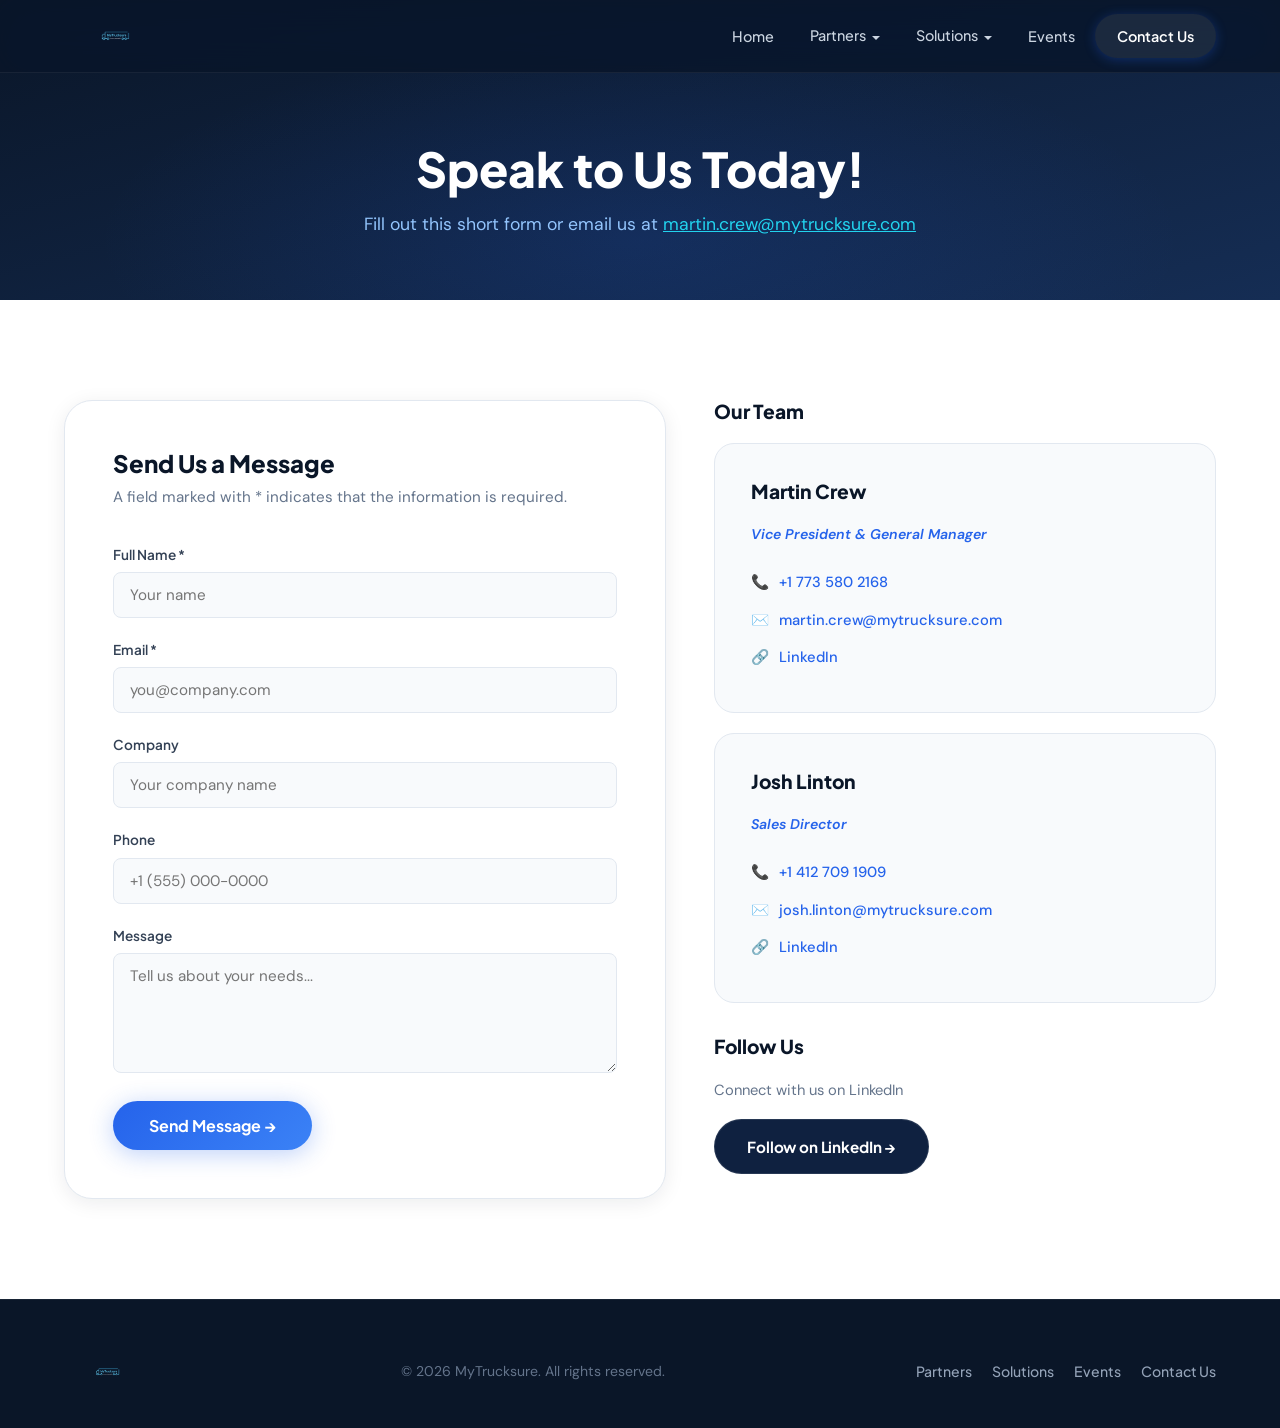
==== commit 7426aeac: "Update contact.html" ====
--- a/pages/contact.html
+++ b/pages/contact.html
@@ -38,100 +38,17 @@
       <a class="nav-link" href="events.html" data-page="events">Events</a>
       <a class="nav-link nav-cta active" href="contact.html" data-page="contact">Contact Us</a>
     </div>
-    <button class="nav-search-btn" id="searchToggle" onclick="toggleSearch()" aria-label="Search">
-      <svg width="18" height="18" viewBox="0 0 24 24" fill="none" stroke="currentColor" stroke-width="2.5" stroke-linecap="round" stroke-linejoin="round"><circle cx="11" cy="11" r="8"/><line x1="21" y1="21" x2="16.65" y2="16.65"/></svg>
-    </button>
     <button class="hamburger" id="hamburger" onclick="toggleMenu()" aria-label="Menu">
       <span></span><span></span><span></span>
     </button>
   </div>
 </nav>
 
-<!-- ═══════════════ SEARCH OVERLAY ═══════════════ -->
-<div class="search-overlay" id="searchOverlay">
-  <div class="search-overlay-inner">
-    <input type="text" class="search-input" id="searchInput" placeholder="Search this site…" autocomplete="off">
-    <button class="search-close" onclick="toggleSearch()" aria-label="Close search">✕</button>
-  </div>
-  <div class="search-results" id="searchResults"></div>
-</div>
-
-<style>
-.nav-search-btn {
-  background: none; border: none; color: var(--slate-600, #475569);
-  cursor: pointer; padding: 6px; margin-left: 4px; display: flex; align-items: center; transition: color .2s;
-}
-.nav-search-btn:hover { color: var(--accent, #3b82f6); }
-.search-overlay {
-  position: fixed; top: 0; left: 0; right: 0; z-index: 9999;
-  background: rgba(255,255,255,.97); backdrop-filter: blur(12px);
-  padding: 80px 24px 24px; box-shadow: 0 4px 24px rgba(0,0,0,.08);
-  transform: translateY(-100%); opacity: 0;
-  transition: transform .35s cubic-bezier(.4,0,.2,1), opacity .3s; pointer-events: none;
-}
-.search-overlay.active { transform: translateY(0); opacity: 1; pointer-events: auto; }
-.search-overlay-inner { max-width: 640px; margin: 0 auto; display: flex; align-items: center; gap: 12px; }
-.search-input {
-  flex: 1; font-family: 'Plus Jakarta Sans', sans-serif; font-size: 1.15rem;
-  padding: 14px 20px; border: 2px solid var(--slate-200, #e2e8f0); border-radius: 12px; outline: none; transition: border-color .2s;
-}
-.search-input:focus { border-color: var(--accent, #3b82f6); }
-.search-close { background: none; border: none; font-size: 1.4rem; cursor: pointer; color: var(--slate-500, #64748b); padding: 8px; }
-.search-results { max-width: 640px; margin: 16px auto 0; font-family: 'Plus Jakarta Sans', sans-serif; }
-.search-result-item { display: block; padding: 12px 16px; border-radius: 8px; color: inherit; text-decoration: none; transition: background .15s; }
-.search-result-item:hover { background: var(--slate-100, #f1f5f9); }
-.search-result-item h4 { margin: 0 0 4px; font-size: 0.95rem; color: var(--accent, #3b82f6); }
-.search-result-item p { margin: 0; font-size: 0.85rem; color: var(--slate-500, #64748b); }
-.search-no-results { text-align: center; color: var(--slate-400, #94a3b8); padding: 20px 0; }
-</style>
-
-<script>
-var sitePages = [
-  { title:'Home', url:'../index.html', keywords:'home mytrucksure insurance saas trucking platform carrier broker mga' },
-  { title:'Partners', url:'partners.html', keywords:'partners partnerships integrations ecosystem technology' },
-  { title:'Solutions — Underwriting', url:'solutions.html#underwriting', keywords:'solutions underwriting rate quote bind digital workflow' },
-  { title:'Solutions — Policy Admin', url:'solutions.html#policyadmin', keywords:'solutions policy administration endorsements renewal cancellation' },
-  { title:'Solutions — Billing & Payments', url:'solutions.html#billing', keywords:'solutions billing payments premium finance' },
-  { title:'Events', url:'events.html', keywords:'events conferences trade shows industry' },
-  { title:'Contact Us', url:'contact.html', keywords:'contact demo email phone martin crew josh linton' }
-];
-function toggleSearch(){
-  var o = document.getElementById('searchOverlay');
-  o.classList.toggle('active');
-  if(o.classList.contains('active')){
-    document.getElementById('searchInput').value = '';
-    document.getElementById('searchResults').innerHTML = '';
-    setTimeout(function(){ document.getElementById('searchInput').focus(); }, 100);
-  }
-}
-document.getElementById('searchInput').addEventListener('input', function(){
-  var q = this.value.trim().toLowerCase();
-  var res = document.getElementById('searchResults');
-  if(!q){ res.innerHTML=''; return; }
-  var matches = sitePages.filter(function(p){
-    return p.title.toLowerCase().indexOf(q) !== -1 || p.keywords.indexOf(q) !== -1;
-  });
-  if(matches.length === 0){
-    res.innerHTML='<p class="search-no-results">No results found for "'+q+'"</p>';
-  } else {
-    res.innerHTML = matches.map(function(m){
-      return '<a class="search-result-item" href="'+m.url+'"><h4>'+m.title+'</h4><p>'+m.url+'</p></a>';
-    }).join('');
-  }
-});
-document.addEventListener('keydown', function(e){
-  if(e.key === 'Escape') {
-    var o = document.getElementById('searchOverlay');
-    if(o.classList.contains('active')) toggleSearch();
-  }
-});
-</script>
-
 <!-- ═══════════════ CONTACT PAGE ═══════════════ -->
 <section class="contact-hero">
   <div class="container">
     <h1>Speak to Us Today!</h1>
-    <p>Fill out this short form or email us at <a href="/cdn-cgi/l/email-protection#cea3afbcbaa7a0e0adbcabb98ea3b7babcbbada5bdbbbcabe0ada1a3"><span class="__cf_email__" data-cfemail="167b7764627f783875647361567b6f626463757d656364733875797b">[email&#160;protected]</span></a></p>
+    <p>Fill out this short form or email us at <a href="mailto:martin.crew@mytrucksure.com">martin.crew@mytrucksure.com</a></p>
   </div>
 </section>
 
@@ -169,14 +86,14 @@
           <h3>Martin Crew</h3>
           <span class="role">Vice President &amp; General Manager</span>
           <div class="contact-detail">📞 <a href="tel:+17735802168">+1 773 580 2168</a></div>
-          <div class="contact-detail">✉️ <a href="/cdn-cgi/l/email-protection#86ebe7f4f2efe8a8e5f4e3f1c6ebfff2f4f3e5edf5f3f4e3a8e5e9eb"><span class="__cf_email__" data-cfemail="7f121e0d0b1611511c0d1a083f12060b0d0a1c140c0a0d1a511c1012">[email&#160;protected]</span></a></div>
+          <div class="contact-detail">✉️ <a href="mailto:martin.crew@mytrucksure.com">martin.crew@mytrucksure.com</a></div>
           <div class="contact-detail">🔗 <a href="https://www.linkedin.com/in/martin-crew-794110b/" target="_blank">LinkedIn</a></div>
         </div>
         <div class="contact-person reveal">
           <h3>Josh Linton</h3>
           <span class="role">Sales Director</span>
           <div class="contact-detail">📞 <a href="tel:+14127091909">+1 412 709 1909</a></div>
-          <div class="contact-detail">✉️ <a href="/cdn-cgi/l/email-protection#2c46435f44024045425843426c4155585e594f475f595e49024f4341"><span class="__cf_email__" data-cfemail="c2a8adb1aaecaeabacb6adac82afbbb6b0b7a1a9b1b7b0a7eca1adaf">[email&#160;protected]</span></a></div>
+          <div class="contact-detail">✉️ <a href="mailto:josh.linton@mytrucksure.com">josh.linton@mytrucksure.com</a></div>
           <div class="contact-detail">🔗 <a href="https://www.linkedin.com/in/jtlinton" target="_blank">LinkedIn</a></div>
         </div>
         <div style="margin-top: 32px;">
@@ -194,4 +111,20 @@
   <div class="container">
     <div class="footer-inner">
       <div class="footer-logo">
-        <a href="../index.html"><img src="../images/My
+        <a href="../index.html"><img src="../images/MyTrucksure_logo.png" alt="MyTrucksure Logo"></a>
+      </div>
+      <p class="footer-text">&copy; 2026 MyTrucksure. All rights reserved.</p>
+      <div class="footer-links">
+        <a href="partners.html">Partners</a>
+        <a href="solutions.html">Solutions</a>
+        <a href="events.html">Events</a>
+        <a href="contact.html">Contact Us</a>
+      </div>
+    </div>
+  </div>
+</footer>
+
+<script src="../js/script.js"></script>
+
+</body>
+</html>
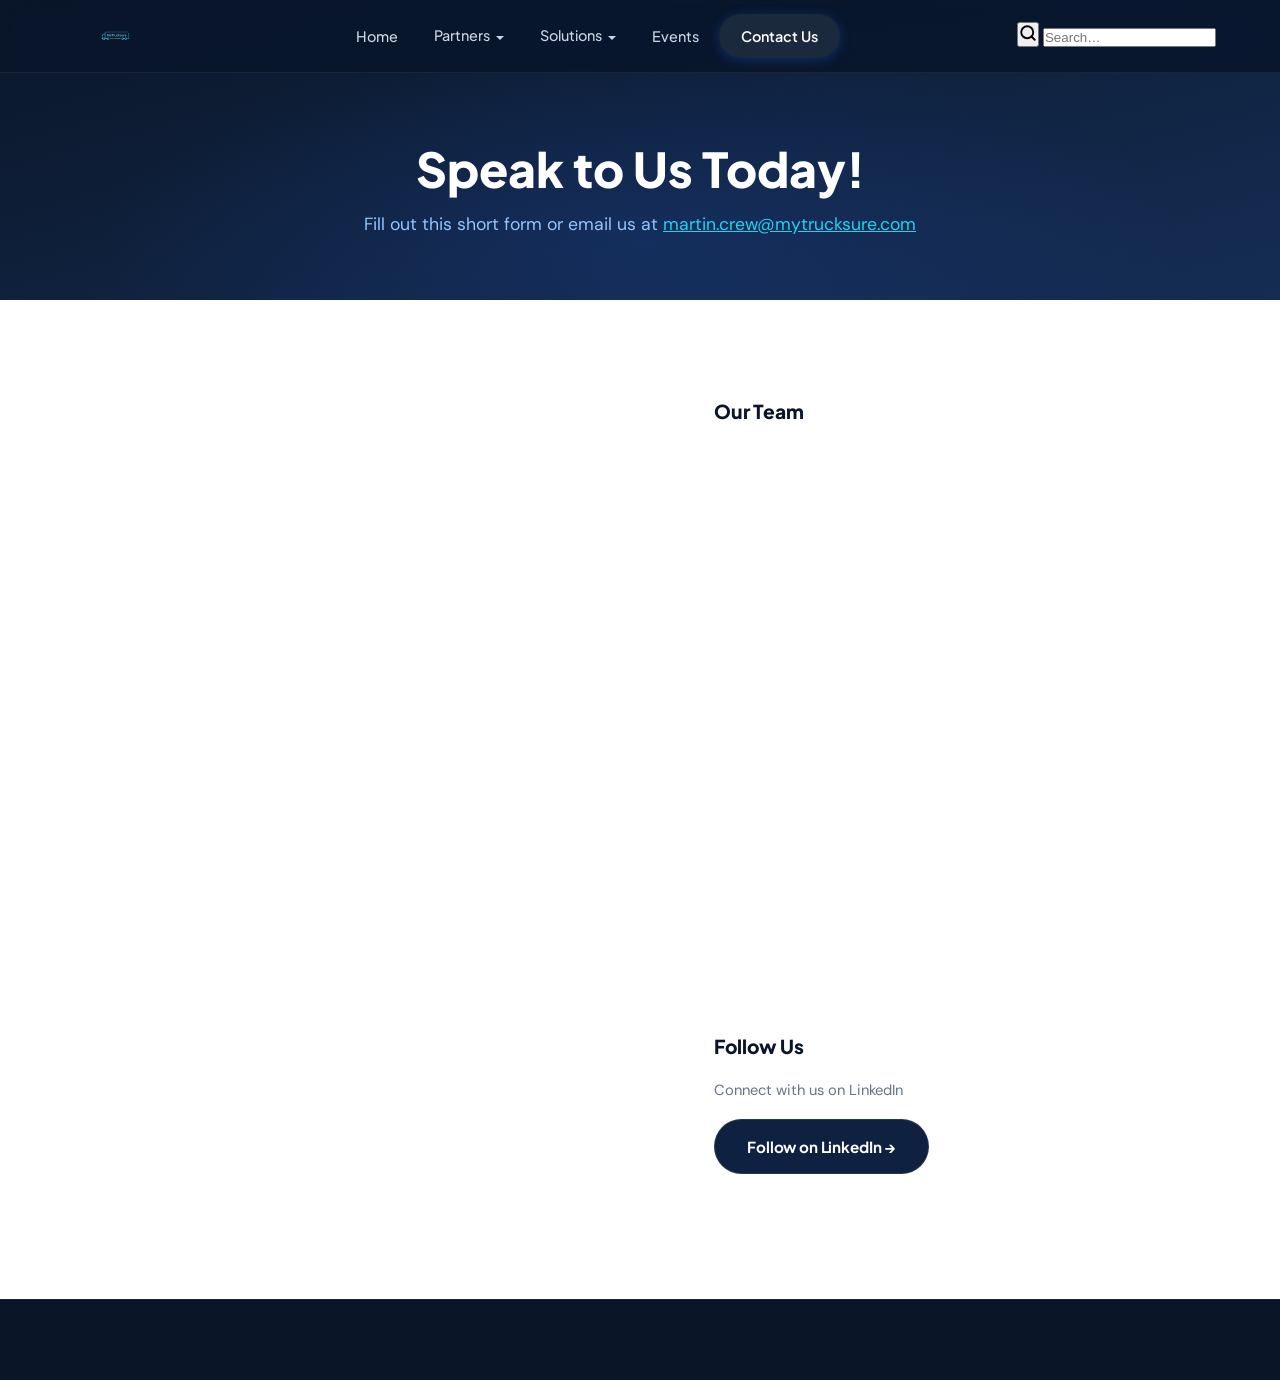
==== commit a36f0061: "Update contact.html" ====
--- a/pages/contact.html
+++ b/pages/contact.html
@@ -37,6 +37,12 @@
       </div>
       <a class="nav-link" href="events.html" data-page="events">Events</a>
       <a class="nav-link nav-cta active" href="contact.html" data-page="contact">Contact Us</a>
+    </div>
+    <div class="nav-search-form" id="navSearchForm">
+      <button class="nav-search-btn" id="navSearchBtn" aria-label="Search">
+        <svg width="18" height="18" viewBox="0 0 24 24" fill="none" stroke="currentColor" stroke-width="2.5" stroke-linecap="round" stroke-linejoin="round"><circle cx="11" cy="11" r="8"/><line x1="21" y1="21" x2="16.65" y2="16.65"/></svg>
+      </button>
+      <input type="text" id="navSearchInput" placeholder="Search…" autocomplete="off">
     </div>
     <button class="hamburger" id="hamburger" onclick="toggleMenu()" aria-label="Menu">
       <span></span><span></span><span></span>
@@ -111,20 +117,4 @@
   <div class="container">
     <div class="footer-inner">
       <div class="footer-logo">
-        <a href="../index.html"><img src="../images/MyTrucksure_logo.png" alt="MyTrucksure Logo"></a>
-      </div>
-      <p class="footer-text">&copy; 2026 MyTrucksure. All rights reserved.</p>
-      <div class="footer-links">
-        <a href="partners.html">Partners</a>
-        <a href="solutions.html">Solutions</a>
-        <a href="events.html">Events</a>
-        <a href="contact.html">Contact Us</a>
-      </div>
-    </div>
-  </div>
-</footer>
-
-<script src="../js/script.js"></script>
-
-</body>
-</html>
+        <a href="../index.html"><img src="../images/My
--- a/css/styles.css
+++ b/css/styles.css
@@ -208,8 +208,10 @@
 }
 
 .hero-content {
-  position: relative; z-index: 2; max-width: 760px;
+  position: relative; z-index: 2; max-width: 960px;  /* was 760px */
   animation: fadeUp 1s cubic-bezier(0.16,1,0.3,1) 0.2s both;
+  display: flex; flex-direction: column; align-items: center; justify-content: center;
+  width: 100%;
 }
 .hero-badge {
   display: inline-flex; align-items: center; gap: 8px;
@@ -221,10 +223,14 @@
 }
 .hero-badge-dot { width: 8px; height: 8px; background: var(--cyan); border-radius: 50%; animation: pulse-glow 2s ease-in-out infinite; }
 .hero h1 {
-  font-size: clamp(2.8rem, 6vw, 4.5rem); font-weight: 800;
+  font-size: clamp(1.5rem, 3.2vw, 2.8rem);  /* sized to keep full title on one line */
+  font-weight: 800;
   color: var(--white); letter-spacing: -0.03em; margin-bottom: 8px;
   line-height: 1.08;
   text-shadow: 0 2px 40px rgba(0,0,0,0.3);
+  white-space: nowrap;
+  text-align: center;
+  width: 100%;
 }
 .hero h1 em {
   font-style: normal;
@@ -735,6 +741,7 @@
 /* ═══════════════ RESPONSIVE ═══════════════ */
 @media (max-width: 900px) {
   .hero-content { padding: 0 12px; }
+  .hero h1 { white-space: normal; font-size: clamp(1.4rem, 5vw, 2rem); }
   .solution-layout, .solution-layout.reverse { grid-template-columns: 1fr; direction: ltr; }
   .contact-page-layout { grid-template-columns: 1fr; }
   .nav-links { display: none; }
